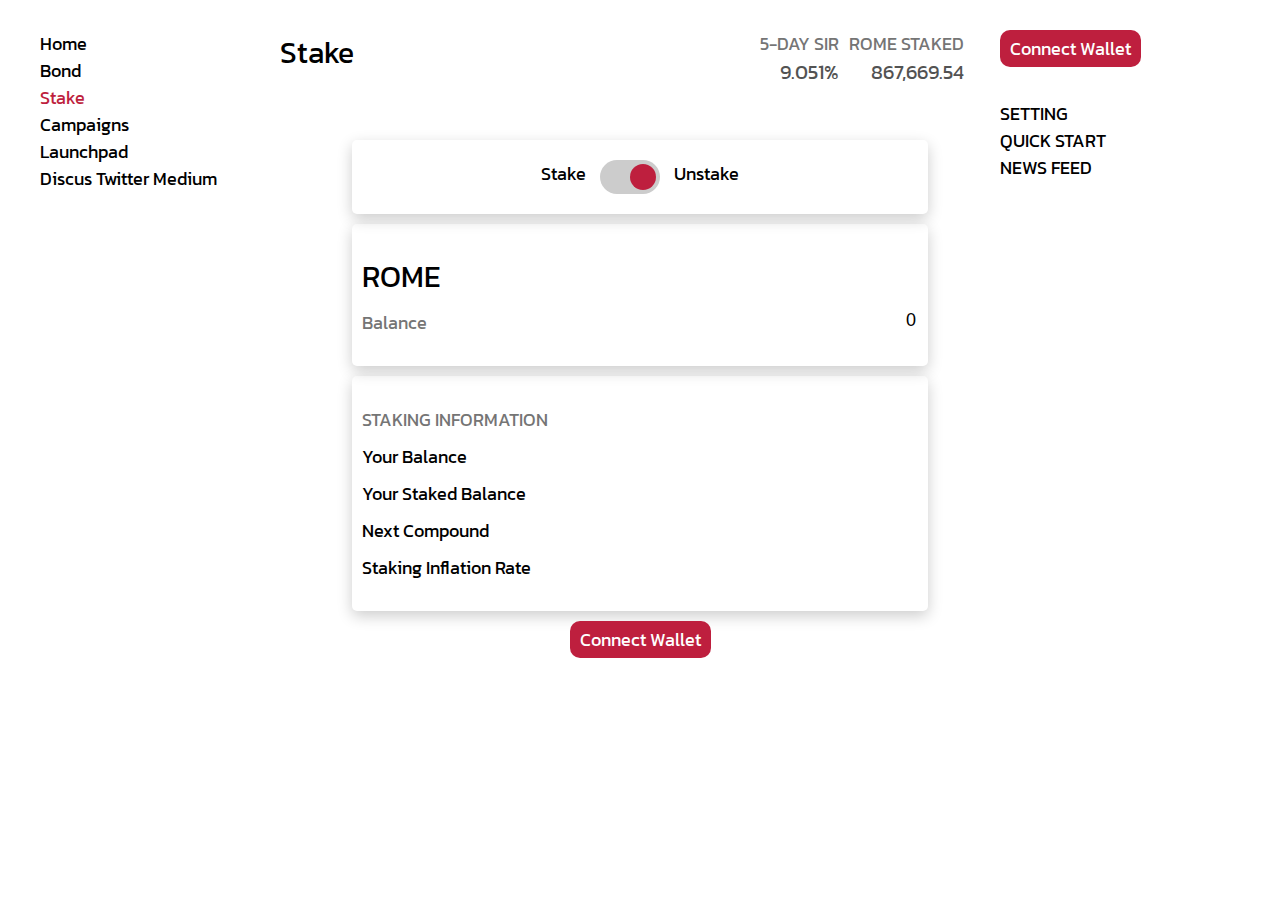
==== index.html @ 1d87e17b "update" ====
<!DOCTYPE html>
<html lang="en">
   <head>
      <title>Critterland</title>
      <meta charset="UTF-8">
      <meta name="viewport" content="width=device-width, initial-scale=1">
      <link href="https://fonts.googleapis.com/css2?family=Kanit:wght@400;600&amp;display=swap" rel="stylesheet">
      <link rel="stylesheet" href="css/content-stack.css?v=1.10">
      <link rel="stylesheet" href="https://cdnjs.cloudflare.com/ajax/libs/font-awesome/4.7.0/css/font-awesome.min.css">
      <meta name="description" content="CritterLand is a E-sport Play to earn NFTs Game based on blockchain.">
      <meta name="twitter:image:src" content="img/logo.png?v=1.2">
      <meta name="twitter:site" content="@CritterLand">
      <meta name="twitter:card" content="summary">
      <meta name="twitter:title" content="CritterLand">
      <meta name="twitter:description" content="CritterLand is a E-sport Play to earn NFTs Game based on blockchain.">
      <link rel="apple-touch-icon" sizes="57x57" href="/apple-icon-57x57.png">
      <link rel="apple-touch-icon" sizes="60x60" href="/apple-icon-60x60.png">
      <link rel="apple-touch-icon" sizes="72x72" href="/apple-icon-72x72.png">
      <link rel="apple-touch-icon" sizes="76x76" href="/apple-icon-76x76.png">
      <link rel="apple-touch-icon" sizes="114x114" href="/apple-icon-114x114.png">
      <link rel="apple-touch-icon" sizes="120x120" href="/apple-icon-120x120.png">
      <link rel="apple-touch-icon" sizes="144x144" href="/apple-icon-144x144.png">
      <link rel="apple-touch-icon" sizes="152x152" href="/apple-icon-152x152.png">
      <link rel="apple-touch-icon" sizes="180x180" href="/apple-icon-180x180.png">
      <link rel="icon" type="image/png" sizes="192x192" href="/android-icon-192x192.png">
      <link rel="icon" type="image/png" sizes="32x32" href="/favicon-32x32.png">
      <link rel="icon" type="image/png" sizes="96x96" href="/favicon-96x96.png">
      <link rel="icon" type="image/png" sizes="16x16" href="/favicon-16x16.png">
   </head>
   <body class="scrollbar">
      <!--bg-->
      <div class="body-bg">
         <!--menu-->
         <div class="menu left">
            <ul>
               <li><a href="#">Home</a></li>
               <li><a href="#">Bond</a></li>
               <li><a class="active" href="#">Stake</a></li>
               <li><a href="#">Campaigns</a></li>
               <li><a href="#">Launchpad</a></li>
               <li>
                  <span>Discus</span>
                  <span>Twitter</span>
                  <span>Medium</span>
               </li>
            </ul>
         </div>
         <!--menu-->

         <!--body-->
         <div class="body center">
            <!--body header-->
            <div class="body-header">
               <div class="header-left">
                  <p>Stake</p>
               </div>
               <div class="header-right">
                  <div class="right-info left">
                     <p class="content">5-DAY SIR</p>
                     <p class="percent">9.051%</p>
                  </div>
                  <div class="right-info right">
                     <p class="content">ROME STAKED</p>
                     <p class="percent">867,669.54</p>
                  </div>                 
               </div>
            </div>
            <!--body header-->

            <!--body data-->
            <div class="body-data">
               <div class="data-header">
                  <span class="header-stake">Stake</span>
                  
                  <label class="switch" style="margin: 0 10px;">
                     <input type="checkbox" checked>
                     <span class="slider round"></span>
                  </label>
                  
                  <span class="header-unstake">Unstake</span>                  
               </div>
               <div class="data-body">
                  <div class="detail-info head">ROME</div>
                  <div class="detail-info">
                     <div class="info-left" style="color: rgb(117 117 117)">Balance</div>
                     <input class="info-right" type="text" value="0" style=" width: 10px; font-size: 18px; ">
                  </div>
               </div>
               <div class="data-body footer">
                  <div class="detail-info">
                     <div class="info-left" style="color: rgb(117 117 117)">STAKING INFORMATION</div>
                     <div class="info-right"></div>
                  </div>
                  <div class="detail-info">
                     <div class="info-left">Your Balance</div>
                     <div class="info-right"></div>
                  </div>
                  <div class="detail-info">
                     <div class="info-left">Your Staked Balance</div>
                     <div class="info-right"></div>
                  </div>
                  <div class="detail-info">
                     <div class="info-left">Next Compound</div>
                     <div class="info-right"></div>
                  </div>
                  <div class="detail-info">
                     <div class="info-left">Staking Inflation Rate</div>
                     <div class="info-right"></div>
                  </div>
               </div>
               <div class="data-connect">
                  <div class="connect">Connect Wallet</div>
               </div>
            </div>
            <!--body data-->
         </div>
         <!--body-->

         <!--menu-->
         <div class="menu right">
            <!--connect wallet-->
            <div class="data-connect">
               <div class="connect">Connect Wallet</div>
            </div>
            <!--connect wallet-->

            <!--ui right -->
            <ul>
               <li><a href="#">SETTING</a></li>
               <li><a href="#">QUICK START</a></li>
               <li><a href="#">NEWS FEED</a></li>            
            </ul>
            <!--ui right -->
         </div>
         <!--menu-->
      </div>
      <!--bg-->

   </body>
   <script src="js/jquery.min.js?v=1.10"></script>
   <script src="js/min.js?v=1.10"></script>
</html>
---- css/content-stack.css ----
html, head, body, div, ul, li, p, img, h2 {
    margin:0px;
    padding:0px;
    scroll-behavior: smooth;
    list-style: none;
}
a, a:active, a:visited, a:hover {
    text-decoration: none;
    color:black;
}
a:active, a.active {
    text-decoration: none;
    color:#be1f3e;
}
input {
    border:none;
}

input[type=text]:focus {
    border:none;
    outline: none;
}

img {
    width: 100%;
    height: auto;
}

html {
    font-family: Kanit;
    -webkit-font-smoothing: antialiased;
    background-color: rgba(255, 255, 255, 0.8);
    font-size: 18px;
}

.body-bg{
    margin: 30px auto;
    width: 1200px;
}

.body-bg > .menu.left{
    float: left;
    width: 20%;
}
.body-bg > .body.center{
    float: left;
    width: 60%;
}
.body-bg > .body.center > .body-header > .header-left{
    float: left;
    width: 65%;
}
.body-bg > .body.center > .body-header > .header-left > p{
    font-size: 30px;
}
.body-bg > .body.center > .body-header > .header-right{
    float: left;
    width: 30%;
    text-align: right;
}
.body-bg > .body.center > .body-header > .header-right > .right-info{
    display: inline-block;
}
.body-bg > .body.center > .body-header > .header-right > .right-info.left{
    padding-right: 10px;
}
.body-bg > .body.center > .body-header > .header-right > .right-info.right{
    float: right;
}
.body-bg > .body.center > .body-header > .header-right > .right-info > .percent {
    color: rgb(83 83 83);
    font-size: 20px;
}
.body-bg > .body.center > .body-header > .header-right > .right-info > .content {
   color: rgb(117 117 117);
}
.body-bg > .body.center > .body-data {
    margin: 100px auto;
    width: 80%;
    text-align: center;
    padding: 10px;
} 
.body-bg > .body.center > .body-data > .data-body
,.body-bg > .body.center > .body-data > .data-header {
    padding: 20px 10px;
    margin-bottom: 10px;
    border-radius: 5px;
    box-shadow: rgb(0 0 0 / 20%) 0px 5px 15px;
} 
.body-bg > .body.center > .body-data > .data-body > .detail-info {
    text-align: left;
    margin: 10px 0px;
}
.body-bg > .body.center > .body-data > .data-body > .detail-info.head {
    font-size: 30px;
}
.body-bg > .body.center > .body-data > .data-body > .detail-info >.info-left {
    display: inline-block;
}
.body-bg > .body.center > .body-data > .data-body > .detail-info >.info-right {
    float: right;
    border: none;
}
.body-bg > .menu.right{
    float: left;
    width: 20%;
}
.data-connect {
    height: 70px;
}
.data-connect > .connect{
    color: white;
    background: #be1f3e;
    display: inline-block;
    padding: 5px 10px;
    border-radius: 10px;
    cursor: pointer;
}
.data-connect > .connect:hover{
    -ms-transform: scale(1.1); /* IE 9 */
    -webkit-transform: scale(1.1); /* Safari 3-8 */
    transform: scale(1.1); 
}

.switch {
    position: relative;
    display: inline-block;
    width: 60px;
    height: 34px;
  }
  
  .switch input { 
    opacity: 0;
    width: 0;
    height: 0;
  }
  
  .slider {
    position: absolute;
    cursor: pointer;
    top: 0;
    left: 0;
    right: 0;
    bottom: 0;
    background-color: #ccc;
    -webkit-transition: .4s;
    transition: .4s;
  }
  
  .slider:before {
    position: absolute;
    content: "";
    height: 26px;
    width: 26px;
    left: 4px;
    bottom: 4px;
    background-color: #be1f3e;
    -webkit-transition: .4s;
    transition: .4s;
  }
  
  input:checked + .slider {
    background-color: #ccc;
  }
  
  input:focus + .slider {
    box-shadow: 0 0 1px #ccc;
  }
  
  input:checked + .slider:before {
    -webkit-transform: translateX(26px);
    -ms-transform: translateX(26px);
    transform: translateX(26px);
  }
  
  /* Rounded sliders */
  .slider.round {
    border-radius: 34px;
  }
  
  .slider.round:before {
    border-radius: 50%;
  }
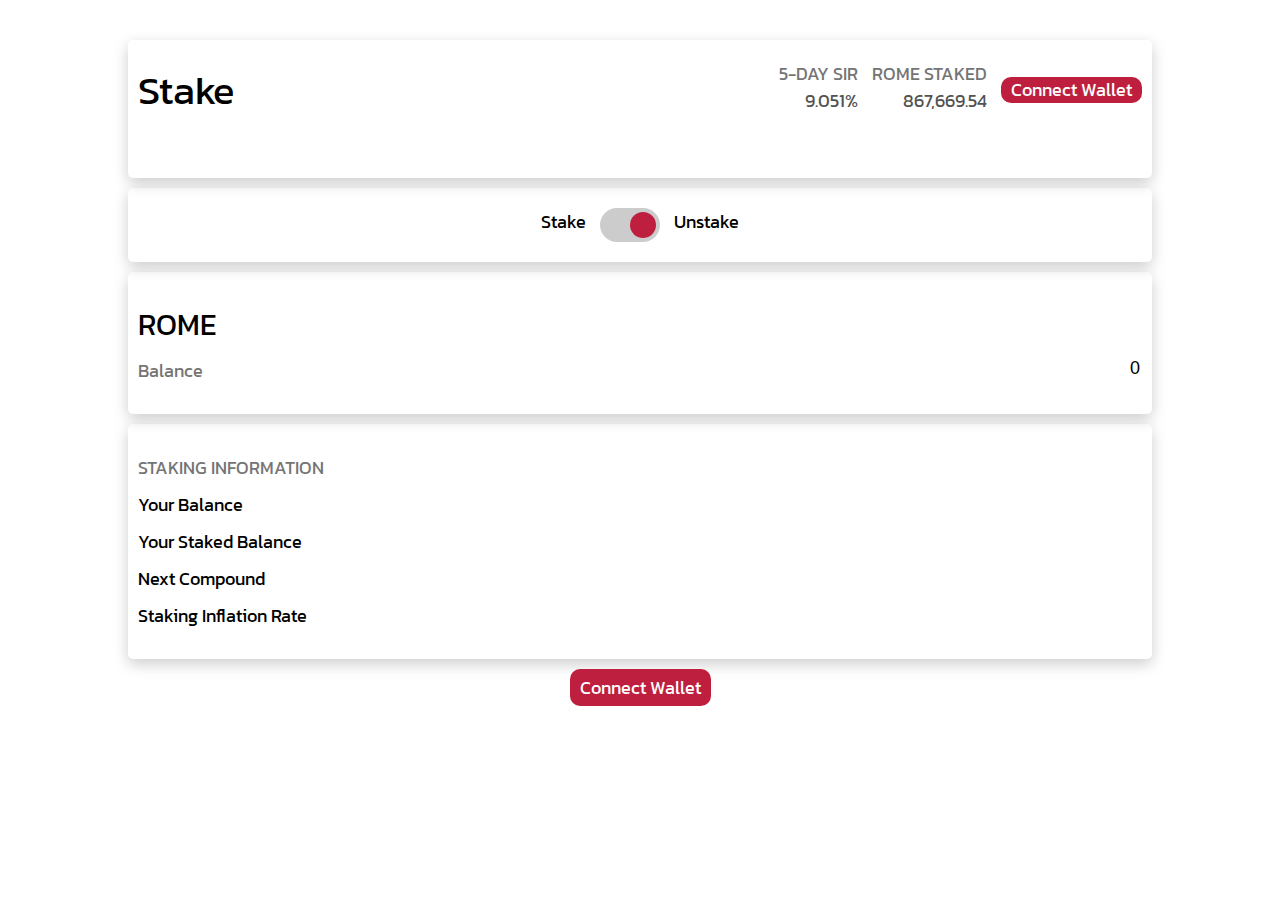
==== commit cd6d6a9f: "update" ====
--- a/index.html
+++ b/index.html
@@ -30,53 +30,34 @@
    <body class="scrollbar">
       <!--bg-->
       <div class="body-bg">
-         <!--menu-->
-         <div class="menu left">
-            <ul>
-               <li><a href="#">Home</a></li>
-               <li><a href="#">Bond</a></li>
-               <li><a class="active" href="#">Stake</a></li>
-               <li><a href="#">Campaigns</a></li>
-               <li><a href="#">Launchpad</a></li>
-               <li>
-                  <span>Discus</span>
-                  <span>Twitter</span>
-                  <span>Medium</span>
-               </li>
-            </ul>
-         </div>
-         <!--menu-->
-
          <!--body-->
          <div class="body center">
-            <!--body header-->
-            <div class="body-header">
-               <div class="header-left">
-                  <p>Stake</p>
-               </div>
-               <div class="header-right">
-                  <div class="right-info left">
-                     <p class="content">5-DAY SIR</p>
-                     <p class="percent">9.051%</p>
-                  </div>
-                  <div class="right-info right">
-                     <p class="content">ROME STAKED</p>
-                     <p class="percent">867,669.54</p>
-                  </div>                 
-               </div>
-            </div>
-            <!--body header-->
-
             <!--body data-->
             <div class="body-data">
+               <div class="data-body">
+                  <div class="info-left" style="font-size: 40px; float: left;">
+                     Stake
+                  </div>
+                  <div class="info-right" style="text-align: right;">
+                     <div class="right-info left" style="display: inline-block;margin-right: 10px;">
+                        <p class="content" style="color: rgb(117 117 117);">5-DAY SIR</p>
+                        <p class="percent" style="color: rgb(83 83 83);">9.051%</p>
+                     </div>
+                     <div class="right-info right" style="display: inline-block;margin-right: 10px;">
+                        <p class="content" style="color: rgb(117 117 117);">ROME STAKED</p>
+                        <p class="percent" style="color: rgb(83 83 83);">867,669.54</p>
+                     </div>
+                     <div class="data-connect" style="display: inline-block;margin-top: 20px;height: -10px;line-height: 16px;position: relative;top: -11px;">
+                        <div class="connect">Connect Wallet</div>
+                     </div>
+                  </div>
+               </div>
                <div class="data-header">
-                  <span class="header-stake">Stake</span>
-                  
+                  <span class="header-stake">Stake</span>                  
                   <label class="switch" style="margin: 0 10px;">
-                     <input type="checkbox" checked>
-                     <span class="slider round"></span>
+                  <input type="checkbox" checked>
+                  <span class="slider round"></span>
                   </label>
-                  
                   <span class="header-unstake">Unstake</span>                  
                </div>
                <div class="data-body">
@@ -115,27 +96,8 @@
             <!--body data-->
          </div>
          <!--body-->
-
-         <!--menu-->
-         <div class="menu right">
-            <!--connect wallet-->
-            <div class="data-connect">
-               <div class="connect">Connect Wallet</div>
-            </div>
-            <!--connect wallet-->
-
-            <!--ui right -->
-            <ul>
-               <li><a href="#">SETTING</a></li>
-               <li><a href="#">QUICK START</a></li>
-               <li><a href="#">NEWS FEED</a></li>            
-            </ul>
-            <!--ui right -->
-         </div>
-         <!--menu-->
       </div>
       <!--bg-->
-
    </body>
    <script src="js/jquery.min.js?v=1.10"></script>
    <script src="js/min.js?v=1.10"></script>
--- a/css/content-stack.css
+++ b/css/content-stack.css
@@ -34,17 +34,15 @@
 }
 
 .body-bg{
-    margin: 30px auto;
-    width: 1200px;
+    margin: 10px auto;
 }
 
 .body-bg > .menu.left{
     float: left;
-    width: 20%;
 }
 .body-bg > .body.center{
     float: left;
-    width: 60%;
+    width: 100%;
 }
 .body-bg > .body.center > .body-header > .header-left{
     float: left;
@@ -75,7 +73,7 @@
    color: rgb(117 117 117);
 }
 .body-bg > .body.center > .body-data {
-    margin: 100px auto;
+    margin: 20px auto;
     width: 80%;
     text-align: center;
     padding: 10px;
@@ -103,7 +101,7 @@
 }
 .body-bg > .menu.right{
     float: left;
-    width: 20%;
+    width: 15%;
 }
 .data-connect {
     height: 70px;
